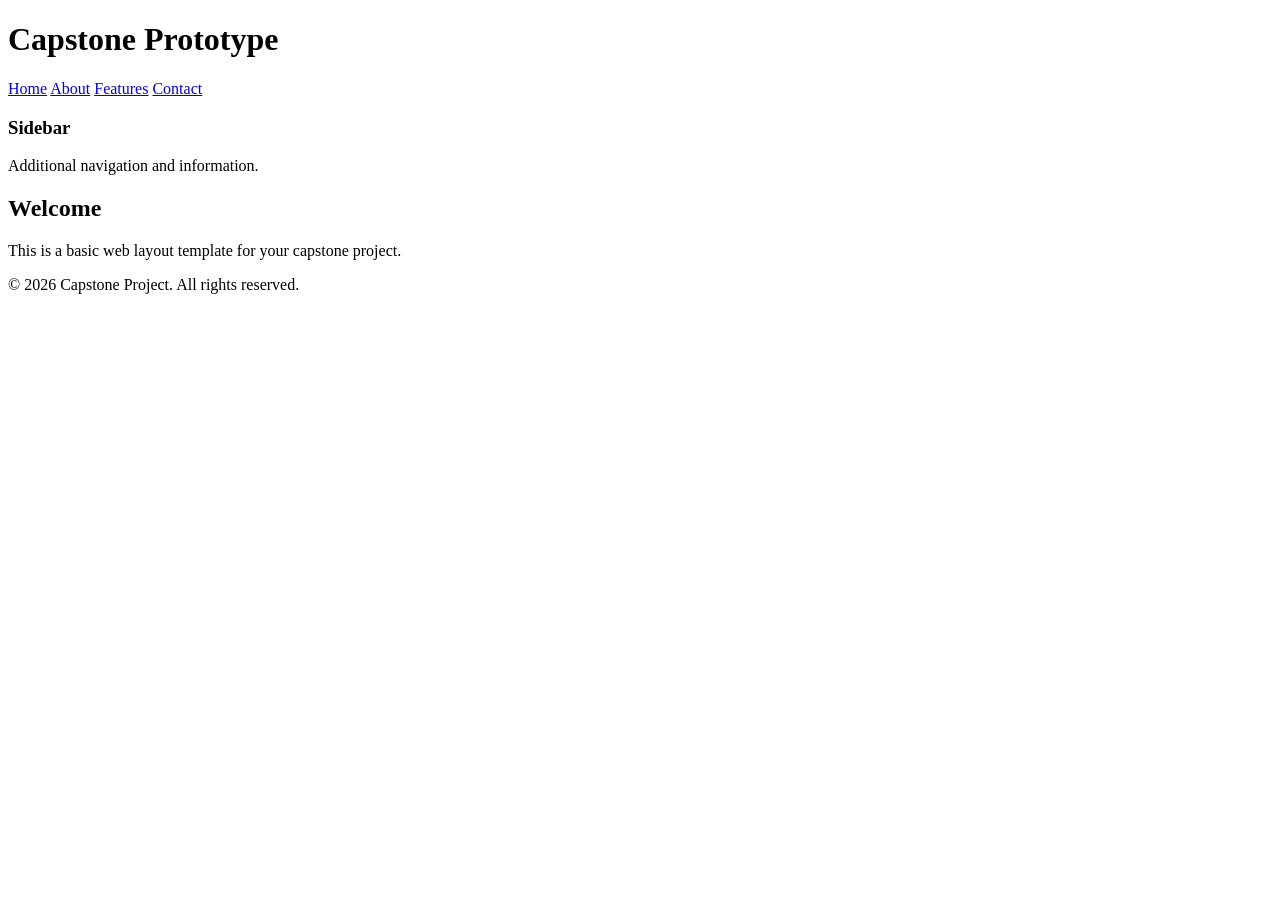
==== Prototype/index.html @ 9971014c "Modified scupt.js and index.html file with basic coding" ====
<!DOCTYPE html>
<html lang="en">
<head>
    <meta charset="UTF-8">
    <meta name="viewport" content="width=device-width, initial-scale=1.0">
    <title>Capstone Prototype</title>
    
</head>
<body>
    <header>
        <div class="container">
            <h1>Capstone Prototype</h1>
        </div>
    </header>
    
    <nav class="container">
        <a href="#home">Home</a>
        <a href="#about">About</a>
        <a href="#features">Features</a>
        <a href="#contact">Contact</a>
    </nav>
    
    <div class="container">
        <main>
            <aside>
                <h3>Sidebar</h3>
                <p>Additional navigation and information.</p>
            </aside>
            <section>
                <h2>Welcome</h2>
                <p>This is a basic web layout template for your capstone project.</p>
            </section>
        </main>
    </div>
    
    <footer>
        <p>&copy; 2026 Capstone Project. All rights reserved.</p>
    </footer>
</body>
</html>
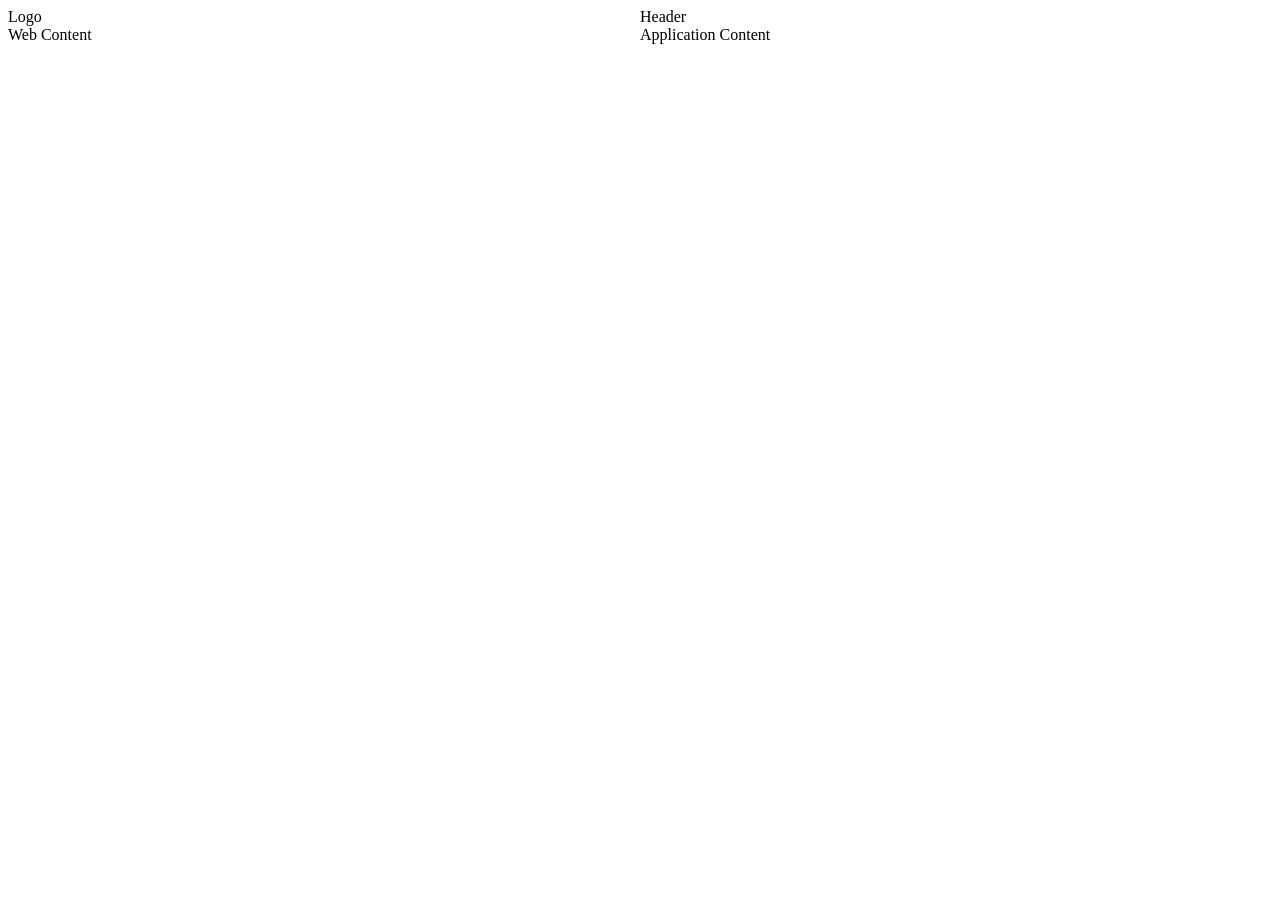
==== commit 2b12db2a: "modified index.html and styles.css to format the page into a 2x2 grid layout for structuring of the " ====
--- a/Prototype/index.html
+++ b/Prototype/index.html
@@ -3,38 +3,30 @@
 <head>
     <meta charset="UTF-8">
     <meta name="viewport" content="width=device-width, initial-scale=1.0">
-    <title>Capstone Prototype</title>
+    <link rel="stylesheet" href="styles.css">
+    <script src="script.js" defer></script>
+    <title>Political Pioneer</title>
     
 </head>
+
 <body>
-    <header>
-        <div class="container">
-            <h1>Capstone Prototype</h1>
+    <div class="container">
+        <div class="logo">
+            Logo
         </div>
-    </header>
-    
-    <nav class="container">
-        <a href="#home">Home</a>
-        <a href="#about">About</a>
-        <a href="#features">Features</a>
-        <a href="#contact">Contact</a>
-    </nav>
-    
-    <div class="container">
-        <main>
-            <aside>
-                <h3>Sidebar</h3>
-                <p>Additional navigation and information.</p>
-            </aside>
-            <section>
-                <h2>Welcome</h2>
-                <p>This is a basic web layout template for your capstone project.</p>
-            </section>
+
+        <header class="header">
+            Header
+        </header>
+
+        <main class="web-content">
+            Web Content
         </main>
+
+        <section class="app-content">
+            Application Content
+        </section>
     </div>
-    
-    <footer>
-        <p>&copy; 2026 Capstone Project. All rights reserved.</p>
-    </footer>
 </body>
+
 </html>
--- a/Prototype/styles.css
+++ b/Prototype/styles.css
@@ -0,0 +1,29 @@
+.container {
+    display: grid;
+
+    grid-template-columns: 1fr 1fr;
+    grid-template-rows: auto 1fr;
+
+    grid-template-areas:
+        "logo header"
+        "web  app";
+
+    width: 100%;
+    height: 100vh;
+}
+
+.logo {
+    grid-area: logo;
+}
+
+.header {
+    grid-area: header;
+}
+
+.web-content {
+    grid-area: web;
+}
+
+.app-content {
+    grid-area: app;
+}
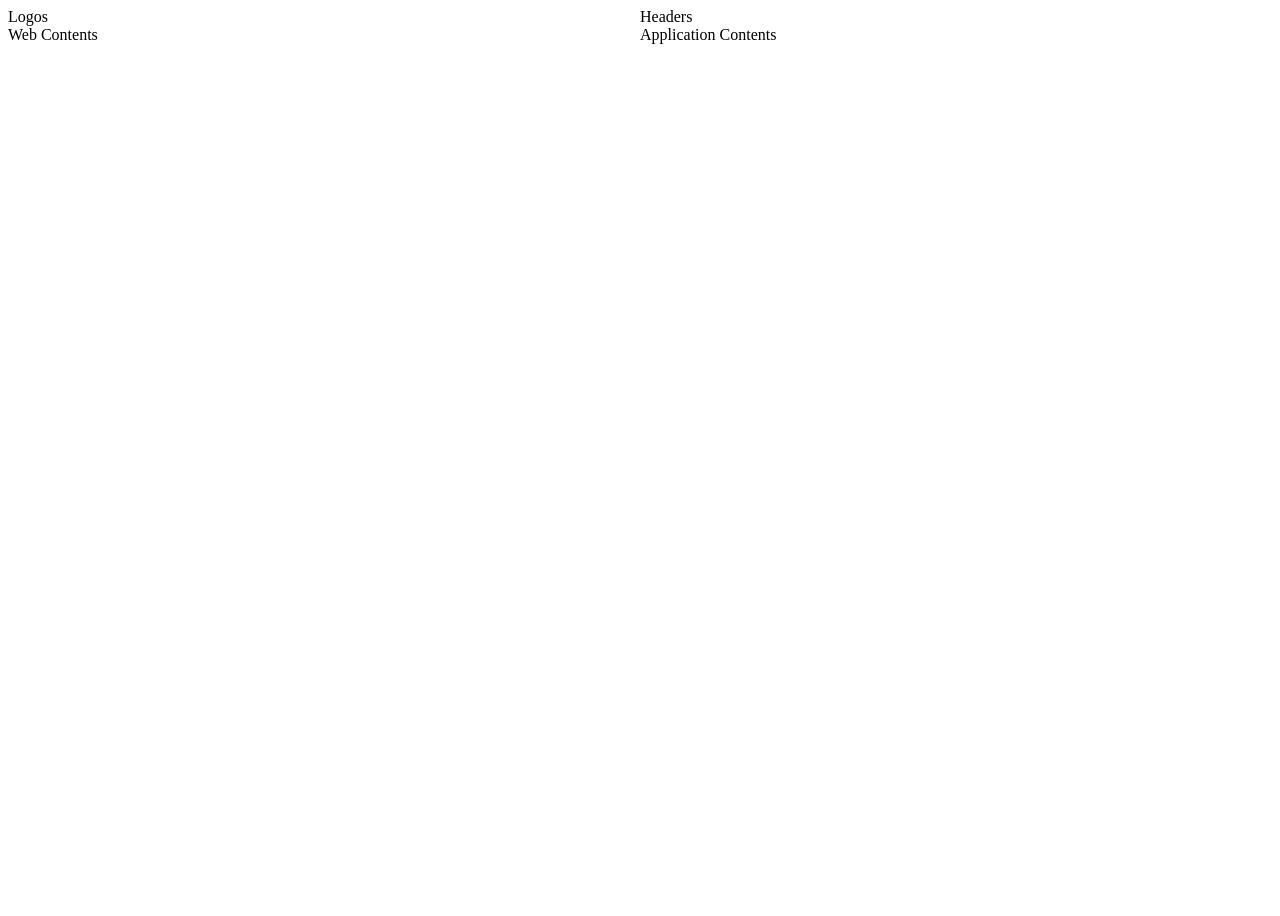
==== commit 1ccb417b: "Adding index, styles, and script to main branch." ====
--- a/Prototype/index.html
+++ b/Prototype/index.html
@@ -12,19 +12,19 @@
 <body>
     <div class="container">
         <div class="logo">
-            Logo
+            Logos
         </div>
 
         <header class="header">
-            Header
+            Headers
         </header>
 
         <main class="web-content">
-            Web Content
+            Web Contents
         </main>
 
         <section class="app-content">
-            Application Content
+            Application Contents
         </section>
     </div>
 </body>
--- a/Prototype/styles.css
+++ b/Prototype/styles.css
@@ -1,3 +1,5 @@
+/*hello world*/
+ 
 .container {
     display: grid;
 
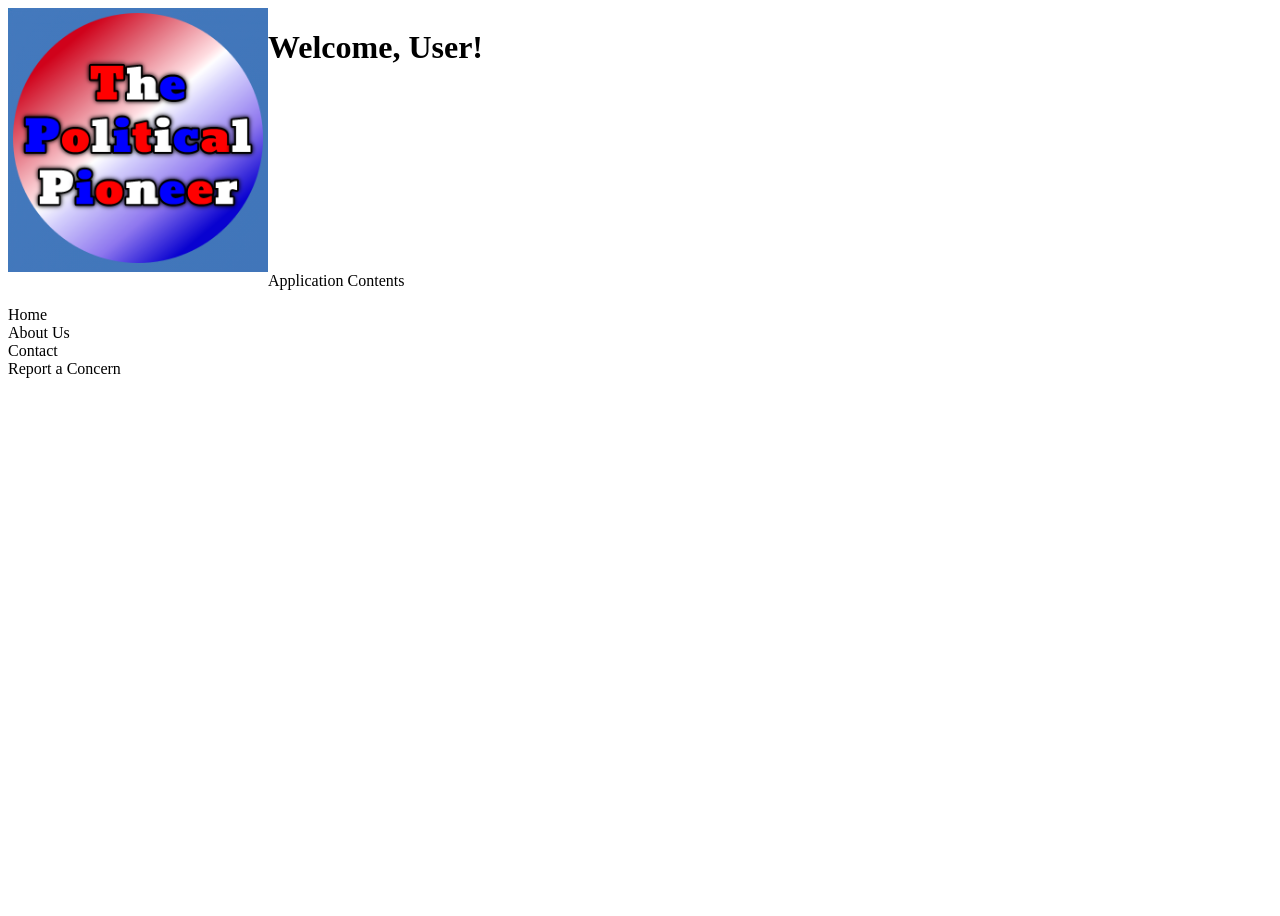
==== commit 9d152565: "Started formatting the wireframe, added a logo with a background. Adjusted css aspects associated wi" ====
--- a/Prototype/index.html
+++ b/Prototype/index.html
@@ -12,15 +12,23 @@
 <body>
     <div class="container">
         <div class="logo">
-            Logos
+            <a href="index.html">
+                <img src="images/deSebastian_TPP_Logo.png" alt="The Political Pioneer Logo" width="250" height="250">
+            </a>
         </div>
 
         <header class="header">
-            Headers
+            <h1>Welcome, User!</h1>
         </header>
 
         <main class="web-content">
-            Web Contents
+            <br>
+            <dl>
+                <dt>Home</dt>
+                <dt>About Us</dt>
+                <dt>Contact</dt>
+                <dt>Report a Concern</dt>
+            </dl>
         </main>
 
         <section class="app-content">
--- a/Prototype/styles.css
+++ b/Prototype/styles.css
@@ -3,7 +3,7 @@
 .container {
     display: grid;
 
-    grid-template-columns: 1fr 1fr;
+    grid-template-columns: auto 1fr;
     grid-template-rows: auto 1fr;
 
     grid-template-areas:
@@ -16,6 +16,8 @@
 
 .logo {
     grid-area: logo;
+    background-image: url('images/deSebastian_perfect_hue_167.jpg');
+    padding: 5px;
 }
 
 .header {
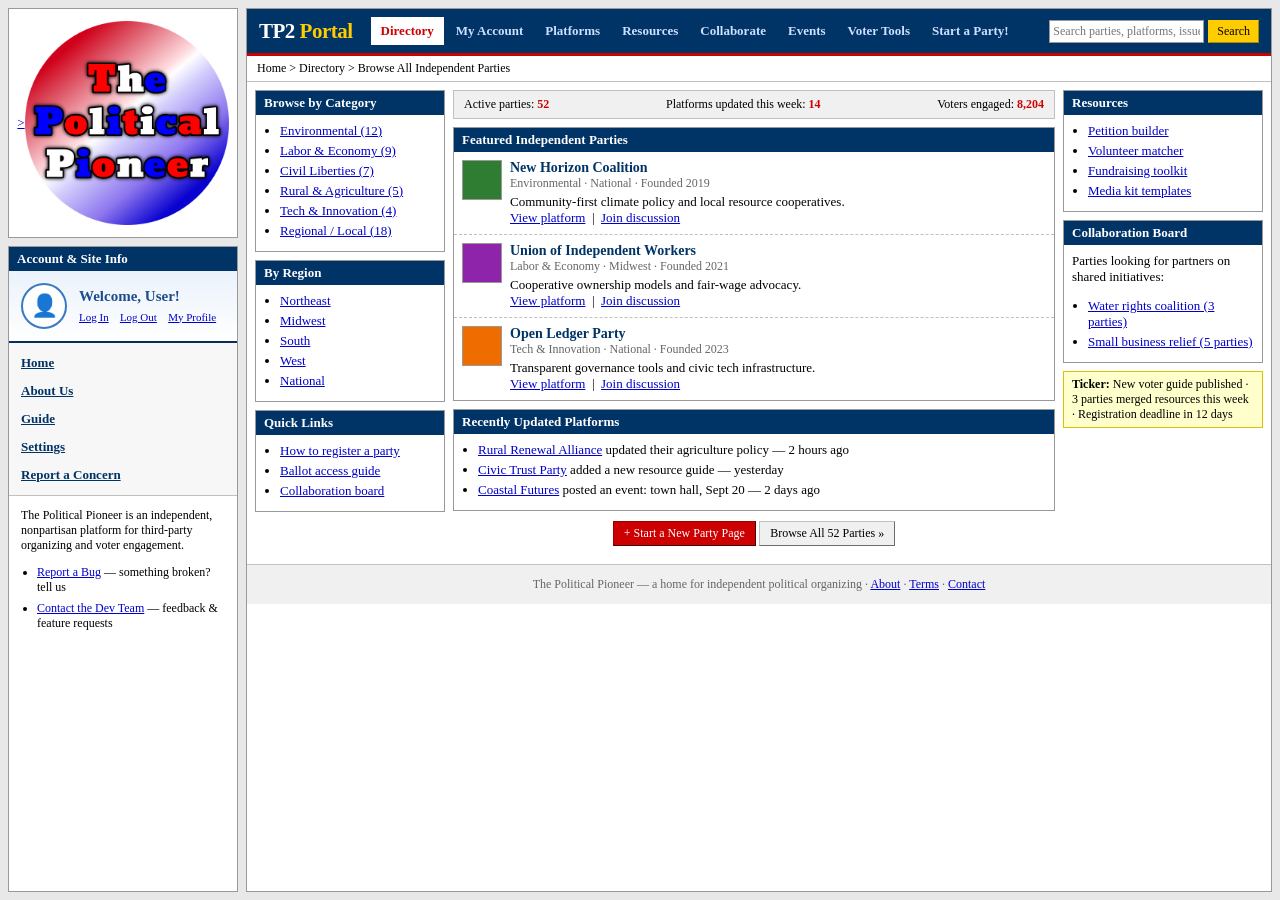
==== commit 053fd4aa: "front-end: created a more thourough layout of the index.html (user/creator) following a 2000-2010s i" ====
--- a/Prototype/index.html
+++ b/Prototype/index.html
@@ -1,40 +1,244 @@
+<!-- 
+ CSC 490: The Political Pioneer
+ index.html 
+ Last updated: September 14, 2026
+
+ Description: This is the main HTML file for The Political Pioneer Web App, this will contain the
+ main structure including navigation, user information and login on the left side of the page, and 
+ the dashboard and main content of the app on the bottom right quadrant of the page.
+-->
+
 <!DOCTYPE html>
 <html lang="en">
 <head>
-    <meta charset="UTF-8">
-    <meta name="viewport" content="width=device-width, initial-scale=1.0">
-    <link rel="stylesheet" href="styles.css">
-    <script src="script.js" defer></script>
-    <title>Political Pioneer</title>
-    
+<meta charset="UTF-8">
+<title>The Political Pioneer — User Homepage</title>
+<link rel="stylesheet" href="styles.css">
+<script src="script.js" defer></script>
 </head>
-
-<body>
-    <div class="container">
-        <div class="logo">
-            <a href="index.html">
-                <img src="images/deSebastian_TPP_Logo.png" alt="The Political Pioneer Logo" width="250" height="250">
-            </a>
-        </div>
-
-        <header class="header">
-            <h1>Welcome, User!</h1>
-        </header>
-
-        <main class="web-content">
-            <br>
-            <dl>
-                <dt>Home</dt>
-                <dt>About Us</dt>
-                <dt>Contact</dt>
-                <dt>Report a Concern</dt>
-            </dl>
-        </main>
-
-        <section class="app-content">
-            Application Contents
-        </section>
+<body class="page-dashboard page-portal">
+
+  <!-- Creates a grid class to ensure we can split quadrants for logo, navigation, and the portal -->
+  <div class="grid">
+
+    <!-- Top Left Quadrant: Logo Implementation -->
+    <div class="quadrant q-logo">
+      <a href="index.html">
+        <!-- The Political Pioneer Logo: Created by Sebastian Del Campo -->>
+        <img src="images/deSebastian_TPP_Logo.png" alt="The Political Pioneer Logo">
+      </a>
     </div>
+
+    <!-- Bottom Left Quadrant: Account, general info, & site navigation links -->
+    <div class="quadrant q-side">
+      <h2>Account &amp; Site Info</h2>
+      <div class="body">
+        <div class="account-block">
+          <div class="avatar-circle">&#128100;</div>
+          <div>
+            <p class="welcome-text">Welcome, User!</p>
+            <div class="account-links">
+              <a href="#">Log In</a>
+              <a href="#">Log Out</a>
+              <a href="#">My Profile</a>
+            </div>
+          </div>
+        </div>
+        <nav>
+          <a href="#">Home</a>
+          <a href="#">About Us</a>
+          <a href="#">Guide</a>
+          <a href="#">Settings</a>
+          <a href="#">Report a Concern</a>
+        </nav>
+        <div class="info-text">
+          <p style="margin-top:0;">The Political Pioneer is an independent, nonpartisan platform for
+             third-party organizing and voter engagement.</p>
+          <ul>
+            <li><a href="#">Report a Bug</a> — something broken? tell us</li>
+            <li><a href="#">Contact the Dev Team</a> — feedback &amp; feature requests</li>
+          </ul>
+        </div>
+      </div>
+    </div>
+
+    <!-- Right Quadrant: The Political Pioneer Portal (TP2 Portal)
+     (largest area — Provides portal navigation and user/party usage) -->
+    <div class="quadrant q-portal">
+      <div class="body">
+
+        <!--Provides information for navigation within the portal along with a search bar and button-->
+        <div class="mastbar">
+          <div class="logo">TP2 <span>Portal</span></div>
+          <nav class="tabs">
+            <a href="#" class="active">Directory</a>
+            <a href="#">My Account</a>
+            <a href="#">Platforms</a>
+            <a href="#">Resources</a>
+            <a href="#">Collaborate</a>
+            <a href="#">Events</a>
+            <a href="#">Voter Tools</a>
+            <a href="#">Start a Party!</a>
+          </nav>
+          <div class="search">
+            <input type="text" placeholder="Search parties, platforms, issues...">
+            <button>Search</button>
+          </div>
+        </div>
+
+        <!-- Provies a way to navigate within the portal -->
+        <div class="breadcrumb">Home &gt; Directory &gt; Browse All Independent Parties</div>
+
+        <!-- Ensures that the portal is formatted in a layout where you can read within 3 column blocks -->
+        <div class="layout">
+
+          <!-- Left Sidebar -->
+          <div class="col-left">
+            <div class="module">
+              <h2>Browse by Category</h2>
+              <div class="module-body">
+                <ul>
+                  <li><a href="#">Environmental (12)</a></li>
+                  <li><a href="#">Labor &amp; Economy (9)</a></li>
+                  <li><a href="#">Civil Liberties (7)</a></li>
+                  <li><a href="#">Rural &amp; Agriculture (5)</a></li>
+                  <li><a href="#">Tech &amp; Innovation (4)</a></li>
+                  <li><a href="#">Regional / Local (18)</a></li>
+                </ul>
+              </div>
+            </div>
+
+            <div class="module gold">
+              <h2>By Region</h2>
+              <div class="module-body">
+                <ul>
+                  <li><a href="#">Northeast</a></li>
+                  <li><a href="#">Midwest</a></li>
+                  <li><a href="#">South</a></li>
+                  <li><a href="#">West</a></li>
+                  <li><a href="#">National</a></li>
+                </ul>
+              </div>
+            </div>
+
+            <div class="module">
+              <h2>Quick Links</h2>
+              <div class="module-body">
+                <ul>
+                  <li><a href="#">How to register a party</a></li>
+                  <li><a href="#">Ballot access guide</a></li>
+                  <li><a href="#">Collaboration board</a></li>
+                </ul>
+              </div>
+            </div>
+          </div>
+
+          <!-- Center Bar -->
+          <div class="col-center">
+
+            <div class="stat-strip">
+              <span>Active parties: <b>52</b></span>
+              <span>Platforms updated this week: <b>14</b></span>
+              <span>Voters engaged: <b>8,204</b></span>
+            </div>
+
+            <div class="module red">
+              <h2>Featured Independent Parties</h2>
+              <div class="module-body" style="padding:0;">
+
+                <div class="party-row">
+                  <div class="party-swatch" style="background:#2E7D32;"></div>
+                  <div class="party-info">
+                    <div class="name">New Horizon Coalition</div>
+                    <div class="meta">Environmental &middot; National &middot; Founded 2019</div>
+                    <div class="tagline">Community-first climate policy and local resource cooperatives.</div>
+                    <a href="#">View platform</a> &nbsp;|&nbsp; <a href="#">Join discussion</a>
+                  </div>
+                </div>
+
+                <div class="party-row">
+                  <div class="party-swatch" style="background:#8E24AA;"></div>
+                  <div class="party-info">
+                    <div class="name">Union of Independent Workers</div>
+                    <div class="meta">Labor &amp; Economy &middot; Midwest &middot; Founded 2021</div>
+                    <div class="tagline">Cooperative ownership models and fair-wage advocacy.</div>
+                    <a href="#">View platform</a> &nbsp;|&nbsp; <a href="#">Join discussion</a>
+                  </div>
+                </div>
+
+                <div class="party-row">
+                  <div class="party-swatch" style="background:#EF6C00;"></div>
+                  <div class="party-info">
+                    <div class="name">Open Ledger Party</div>
+                    <div class="meta">Tech &amp; Innovation &middot; National &middot; Founded 2023</div>
+                    <div class="tagline">Transparent governance tools and civic tech infrastructure.</div>
+                    <a href="#">View platform</a> &nbsp;|&nbsp; <a href="#">Join discussion</a>
+                  </div>
+                </div>
+
+              </div>
+            </div>
+
+            <div class="module">
+              <h2>Recently Updated Platforms</h2>
+              <div class="module-body">
+                <ul>
+                  <li><a href="#">Rural Renewal Alliance</a> updated their agriculture policy — 2 hours ago</li>
+                  <li><a href="#">Civic Trust Party</a> added a new resource guide — yesterday</li>
+                  <li><a href="#">Coastal Futures</a> posted an event: town hall, Sept 20 — 2 days ago</li>
+                </ul>
+              </div>
+            </div>
+
+            <div style="text-align:center; margin: 10px 0;">
+              <a href="#" class="btn primary">+ Start a New Party Page</a>
+              <a href="#" class="btn">Browse All 52 Parties &raquo;</a>
+            </div>
+
+          </div>
+
+          <!-- Right Sidebar -->
+          <div class="col-right">
+            <div class="module">
+              <h2>Resources</h2>
+              <div class="module-body">
+                <ul>
+                  <li><a href="#">Petition builder</a></li>
+                  <li><a href="#">Volunteer matcher</a></li>
+                  <li><a href="#">Fundraising toolkit</a></li>
+                  <li><a href="#">Media kit templates</a></li>
+                </ul>
+              </div>
+            </div>
+
+            <div class="module gold">
+              <h2>Collaboration Board</h2>
+              <div class="module-body">
+                <p style="margin-top:0;">Parties looking for partners on shared initiatives:</p>
+                <ul>
+                  <li><a href="#">Water rights coalition (3 parties)</a></li>
+                  <li><a href="#">Small business relief (5 parties)</a></li>
+                </ul>
+              </div>
+            </div>
+
+            <div class="ticker">
+              <b>Ticker:</b> New voter guide published &middot; 3 parties merged resources this week
+              &middot; Registration deadline in 12 days
+            </div>
+          </div>
+
+        </div>
+
+        <div class="footer">
+          The Political Pioneer &mdash; a home for independent political organizing &middot;
+          <a href="#">About</a> &middot; <a href="#">Terms</a> &middot; <a href="#">Contact</a>
+        </div>
+
+      </div>
+    </div>
+
+  </div>
+
 </body>
-
 </html>
--- a/Prototype/styles.css
+++ b/Prototype/styles.css
@@ -1,33 +1,295 @@
-/*hello world*/
- 
-.container {
-    display: grid;
-
-    grid-template-columns: auto 1fr;
-    grid-template-rows: auto 1fr;
-
-    grid-template-areas:
-        "logo header"
-        "web  app";
-
-    width: 100%;
-    height: 100vh;
-}
-
-.logo {
-    grid-area: logo;
-    background-image: url('images/deSebastian_perfect_hue_167.jpg');
-    padding: 5px;
-}
-
-.header {
-    grid-area: header;
-}
-
-.web-content {
-    grid-area: web;
-}
-
-.app-content {
-    grid-area: app;
-}+/* 
+  CSC 490: The Political Pioneer
+  styles.css 
+  Last updated: September 14, 2026
+  
+  Description: Provides styles for html files including layout of buttons, images, and font style.
+  Current idea for ui style for admin and user is an old web aesthetic based on old internet webpages
+  of the 2000s-2010s. Focusing on using more blocky information.
+*/
+
+/*
+  Root will establish basic themes for the website to ensure that themes don't change as more pages
+  and when templating is added doesn't cause issues through var() call. Note: Color is subject to 
+  change.
+
+  Box-Sizing is set to border-box to ensure that dimensions fit well
+*/
+
+:root {
+  --navy: #003366;
+  --red: #CC0000;
+  --gold: #996600;
+  --link-blue: #0000CC;
+  --link-visited: #660099;
+  --link-hover: #CC0000;
+  --border-grey: #999999;
+  --hairline: #C0C0C0;
+  --bg-page: #E8E8E8;
+  --bg-panel: #FFFFFF;
+  --bg-tab: #F0F0F0;
+  --bg-tab-inactive: #DCDCDC;
+  --xp-blue-top: #3A79C4;
+  --xp-blue-bottom: #1C4D8C;
+  --xp-blue-border: #0A2E5C;
+
+  --font-base: "Times New Roman", Times, Georgia, serif;
+  --font-size-base: 13px;
+}
+
+* { box-sizing: border-box; }
+
+html, body {
+  margin: 0;
+  height: 100%;
+  font-family: var(--font-base);
+  font-size: var(--font-size-base);
+  color: #000000;
+  background: var(--bg-page);
+}
+
+a { color: var(--link-blue); text-decoration: underline; }
+a:visited { color: var(--link-visited); }
+a:hover { color: var(--link-hover); }
+
+/* Shared Components */
+
+.btn {
+  display: inline-block;
+  background: var(--bg-tab);
+  border: 1px outset var(--hairline);
+  padding: 4px 10px;
+  font-size: 12px;
+  text-decoration: none;
+  color: #000;
+  font-family: var(--font-base);
+}
+.btn:hover { background: #E0E0E0; }
+.btn.primary { background: var(--red); color: #FFF; border-color: #990000; }
+
+/* bordered module box w/ colored header bar, used on the portal page */
+.module {
+  background: var(--bg-panel);
+  border: 1px solid var(--border-grey);
+  margin-bottom: 8px;
+}
+.module h2 {
+  margin: 0;
+  font-size: 13px;
+  background: var(--navy);
+  color: #FFFFFF;
+  padding: 4px 8px;
+}
+.module.red h2 { background: var(--red); }
+.module.gold h2 { background: var(--gold); }
+.module-body { padding: 8px; }
+.module-body ul { margin: 0; padding-left: 16px; }
+.module-body li { margin-bottom: 4px; }
+
+.page-dashboard .grid {
+  display: grid;
+  grid-template-columns: 230px 1fr;
+  grid-template-rows: 230px 1fr;
+  gap: 8px;
+  height: 100vh;
+  padding: 8px;
+}
+.page-dashboard .quadrant {
+  background: var(--bg-panel);
+  border: 1px solid var(--border-grey);
+  display: flex;
+  flex-direction: column;
+  overflow: hidden;
+}
+.page-dashboard .quadrant h2 {
+  margin: 0;
+  font-size: 13px;
+  padding: 4px 8px;
+  color: #FFFFFF;
+  background: var(--navy);
+  flex-shrink: 0;
+}
+.page-dashboard .quadrant .body {
+  padding: 14px;
+  flex-grow: 1;
+  overflow: auto;
+}
+
+.page-dashboard .q-logo { grid-column: 1; grid-row: 1; align-items: center; justify-content: center; text-align: center; }
+.page-dashboard .q-logo a.big-logo { text-decoration: none; display: block; padding: 12px; }
+.page-dashboard .q-logo .big-logo .name { font-size: 27px; font-weight: bold; color: var(--navy); }
+.page-dashboard .q-logo .big-logo .name span { color: var(--red); }
+.page-dashboard .q-logo .big-logo .tag { margin-top: 6px; font-size: 12px; color: #666; }
+.page-dashboard .q-logo .big-logo:hover .name { color: var(--red); }
+.page-dashboard .q-logo a {
+  display: flex;
+  align-items: center;
+  justify-content: center;
+  width: 100%;
+  height: 100%;
+  padding: 12px;
+}
+.page-dashboard .q-logo img {
+  max-width: 100%;
+  max-height: 100%;
+  width: auto;
+  height: auto;
+  object-fit: contain;
+}
+
+
+.page-dashboard .q-side { grid-column: 1; grid-row: 2; }
+.page-dashboard .q-side .body { padding: 0; display: flex; flex-direction: column; }
+.page-dashboard .account-block {
+  display: flex;
+  align-items: center;
+  gap: 12px;
+  padding: 12px;
+  background: linear-gradient(#EAF2FB, #FFFFFF);
+  border-bottom: 2px solid var(--xp-blue-border);
+}
+.page-dashboard .avatar-circle {
+  width: 46px; height: 46px; border-radius: 50%;
+  background: #FFFFFF; border: 2px solid var(--xp-blue-top);
+  display: flex; align-items: center; justify-content: center;
+  font-size: 22px; flex-shrink: 0;
+}
+.page-dashboard .account-block .welcome-text { font-size: 15px; font-weight: bold; color: var(--xp-blue-bottom); margin: 0 0 4px; }
+.page-dashboard .account-block .account-links a { margin-right: 8px; font-size: 11px; }
+.page-dashboard .q-side nav { display: flex; flex-direction: column; gap: 12px; padding: 12px; border-bottom: 1px solid var(--hairline); background: #F7F7F7; }
+.page-dashboard .q-side nav a { font-weight: bold; color: var(--navy); font-size: 13px; }
+.page-dashboard .q-side .info-text { padding: 12px; font-size: 12px; }
+.page-dashboard .q-side .info-text ul { margin: 6px 0 0; padding-left: 16px; }
+.page-dashboard .q-side .info-text li { margin-bottom: 6px; }
+
+.page-dashboard .q-portal { grid-column: 2; grid-row: 1 / 3; }
+.page-dashboard .q-portal .body { padding: 0; display: flex; flex-direction: column; }
+
+.mastbar {
+  background: var(--navy);
+  color: #FFFFFF;
+  padding: 8px 12px;
+  display: flex;
+  align-items: center;
+  gap: 18px;
+  flex-wrap: wrap;
+  border-bottom: 3px solid var(--red);
+}
+.mastbar .logo { font-size: 21px; font-weight: bold; letter-spacing: -0.5px; flex-shrink: 0; }
+.mastbar .logo span { color: #FFCC00; }
+.mastbar nav.tabs {
+  display: flex;
+  flex-wrap: wrap;
+  gap: 2px;
+  flex-grow: 1;
+}
+.mastbar nav.tabs a {
+  padding: 6px 10px;
+  font-size: 13px;
+  font-weight: bold;
+  text-decoration: none;
+  color: #CCE0FF;
+}
+.mastbar nav.tabs a.active {
+  background: #FFFFFF;
+  color: var(--red);
+}
+.mastbar nav.tabs a:not(.active):hover { color: #FFCC00; }
+.mastbar .search { display: flex; gap: 4px; flex-shrink: 0; }
+.mastbar .search input { font-family: var(--font-base); font-size: 12px; padding: 3px; border: 1px solid #999; }
+.mastbar .search button { font-family: var(--font-base); font-size: 12px; background: #FFCC00; border: 1px outset #FFCC00; padding: 3px 8px; cursor: pointer; }
+
+.breadcrumb {
+  background: #FFFFFF;
+  font-size: 12px;
+  padding: 5px 10px;
+  border-bottom: 1px solid var(--hairline);
+}
+
+/* index.html specific styles - portal */
+
+.page-portal .layout {
+  display: flex;
+  gap: 8px;
+  padding: 8px;
+  align-items: flex-start;
+}
+.page-portal .col-left { width: 190px; flex-shrink: 0; }
+.page-portal .col-center { flex-grow: 1; min-width: 0; }
+.page-portal .col-right { width: 200px; flex-shrink: 0; }
+
+.page-portal .party-row {
+  display: flex;
+  gap: 8px;
+  padding: 8px;
+  border-bottom: 1px dashed var(--hairline);
+}
+.page-portal .party-row:last-child { border-bottom: none; }
+.page-portal .party-swatch { width: 40px; height: 40px; border: 1px solid #999; flex-shrink: 0; }
+.page-portal .party-info { font-size: 13px; }
+.page-portal .party-info .name { font-weight: bold; color: var(--navy); font-size: 14px; }
+.page-portal .party-info .meta { color: #666; font-size: 12px; }
+.page-portal .party-info .tagline { margin: 3px 0 0; }
+
+.page-portal .stat-strip {
+  display: flex;
+  justify-content: space-between;
+  background: var(--bg-tab);
+  border: 1px solid var(--hairline);
+  padding: 6px 10px;
+  font-size: 12px;
+  margin-bottom: 8px;
+}
+.page-portal .stat-strip b { color: var(--red); }
+
+.page-portal .ticker {
+  background: #FFFFCC;
+  border: 1px solid #E0C000;
+  padding: 5px 8px;
+  font-size: 12px;
+}
+
+.page-portal .footer {
+  text-align: center;
+  font-size: 12px;
+  color: #666;
+  padding: 12px;
+  border-top: 1px solid var(--hairline);
+  background: var(--bg-tab);
+}
+
+/* admin.html specific styles */
+
+.page-admin .admin-content { padding: 10px; overflow: auto; flex-grow: 1; }
+
+.page-admin .stat-strip {
+  display: flex;
+  justify-content: space-between;
+  background: var(--bg-tab);
+  border: 1px solid var(--hairline);
+  padding: 6px 10px;
+  font-size: 12px;
+  margin-bottom: 8px;
+}
+.page-admin .stat-strip b { color: var(--red); }
+
+.page-admin table.data-table {
+  width: 100%;
+  border-collapse: collapse;
+  font-size: 12px;
+  background: #FFFFFF;
+}
+.page-admin table.data-table th,
+.page-admin table.data-table td {
+  border: 1px solid var(--hairline);
+  padding: 6px 8px;
+  text-align: left;
+}
+.page-admin table.data-table th {
+  background: var(--bg-tab);
+  color: var(--navy);
+  font-weight: bold;
+}
+.page-admin table.data-table tr:nth-child(even) td { background: #FAFAFA; }
+.page-admin table.data-table .action-cell { white-space: nowrap; }
+.page-admin table.data-table .action-cell a { margin-right: 8px; font-size: 11px; }
